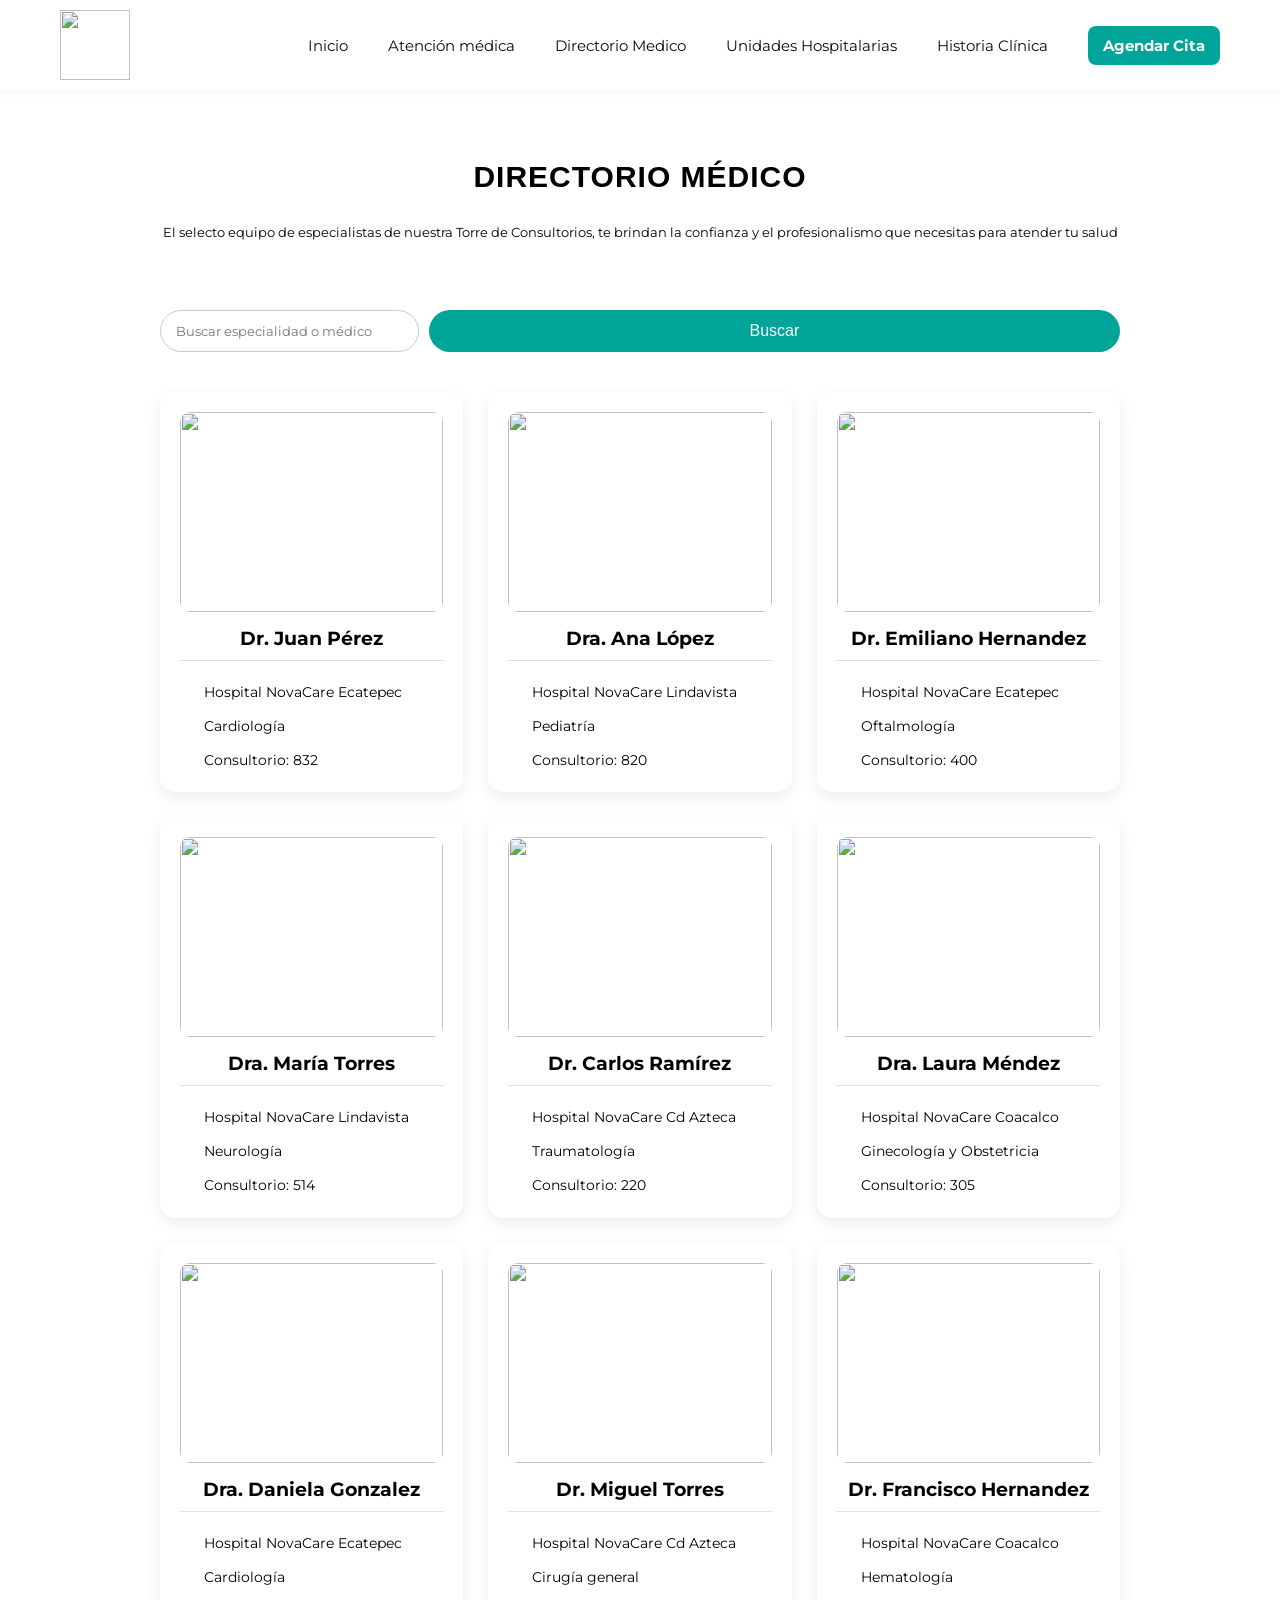
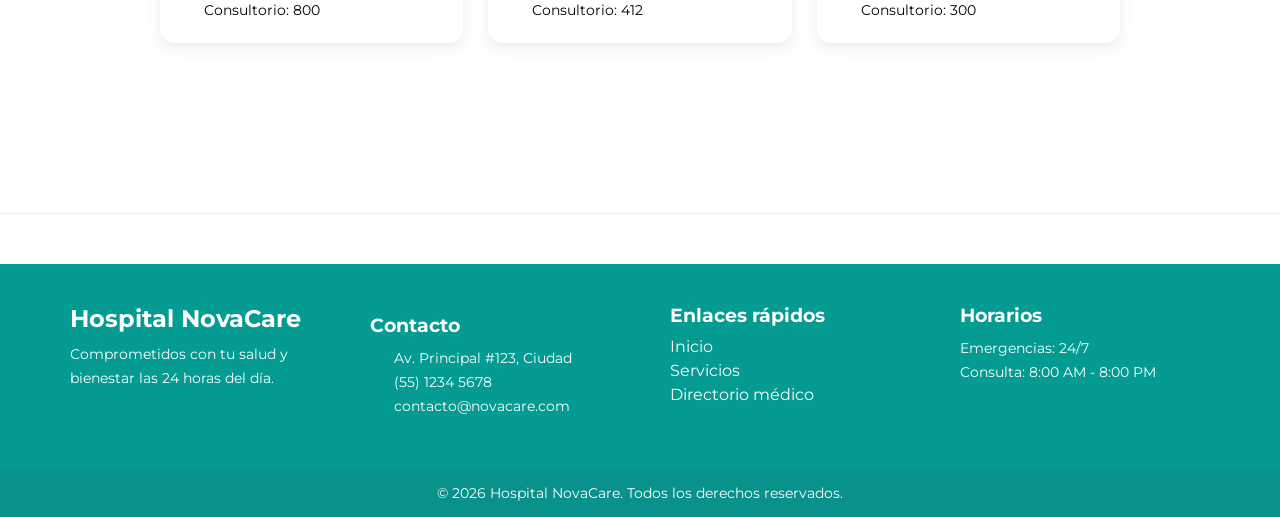
==== directorio.html @ fbf61ad7 "Initial commit" ====
<!DOCTYPE html>
<html>
    <head>
        <meta charset="UTF-8">
        <title>HOSPITAL</title>
        <link rel="stylesheet" type="text/css" href="style.css">
        <link rel="preconnect" href="https://fonts.googleapis.com">
        <link rel="preconnect" href="https://fonts.gstatic.com" crossorigin>
        <link href="https://fonts.googleapis.com/css2?family=Montserrat+Alternates:ital,wght@0,100;0,200;0,300;0,400;0,500;0,600;0,700;0,800;0,900;1,100;1,200;1,300;1,400;1,500;1,600;1,700;1,800;1,900&family=Montserrat:ital,wght@0,100..900;1,100..900&family=Open+Sans:ital,wdth,wght@0,87.5,300..800;1,87.5,300..800&display=swap" rel="stylesheet">
    </head>
    
    <body>

        <aside class="menu">
            <img class="logotipo" src="imagenes/logo.png">
            <ul>
                <li><a href="index.html">Inicio</a></li>
                <li class="dropdown">
                    <a href="#">Atención médica</a>
                    <ul class="submenu">
                        <li><a href="servicios.html">Servicios</a></li>
                        <li><a href="especialidades.html">Especialidades</a></li>
                    </ul>
                </li>
                <li><a href="directorio.html">Directorio Medico</a></li>
                <li><a href="#unidades">Unidades Hospitalarias</a></li>
                <li><a href="formulario.html">Historia Clínica</a></li>
                <li><a href="cita.html" class="btn-cita">Agendar Cita</a></li>
            </ul>
        </aside>

        <article>
        <section id="directorio" class="directorio">
            <h2 class="titulo">DIRECTORIO MÉDICO</h2>
            <p class="texto-presentacion">El selecto equipo de especialistas de nuestra 
                Torre de Consultorios, te brindan la confianza y el 
                profesionalismo  que necesitas para atender tu salud</p>
            <div class="contenedor-directorio">
                
                <div class="buscador">
                    <input type="text" id="busqueda" placeholder="Buscar especialidad o médico">
                    <button onclick="buscar()">Buscar</button>
                </div>
                
                <div class="contenedor-doctores">
                    <div class="tarjeta-doctor" data-especialidad="cardiologia">
                        <img class="imagen-doctor" src="imagenes/juan.jpg">
                        <h3>Dr. Juan Pérez</h3>
                        <div class="info-linea">
                            <div>
                                <img class="icono" src="imagenes/hospital.png">
                                <p>Hospital NovaCare Ecatepec</p>
                            </div>

                            <div>
                                <img class="icono" src="imagenes/corazon.png">
                                <p>Cardiología</p>
                            </div>

                            <div>
                                <img src="imagenes/location.png" class="icono">
                                <p>Consultorio: 832</p>
                            </div>

                        </div>
                    </div>
                        
                    <div class="tarjeta-doctor" data-especialidad="pediatria">
                        <img class="imagen-doctor" src="imagenes/ana.jpg">
                        <h3>Dra. Ana López</h3>
                        <div class="info-linea">
                            <div>
                                <img class="icono" src="imagenes/hospital.png">
                                <p>Hospital NovaCare Lindavista</p>
                            </div>
                            
                            <div>
                                <img class="icono" src="imagenes/bebe.png">
                                <p>Pediatría</p>
                            </div>

                            <div>
                                <img src="imagenes/location.png" class="icono">
                                <p>Consultorio: 820</p>
                            </div>
                        </div>
                    </div>
                        
                    <div class="tarjeta-doctor" data-especialidad="oftalmologia">
                        <img class="imagen-doctor" src="imagenes/luis.jpg">
                        <h3>Dr. Emiliano Hernandez</h3>
                        <div class="info-linea">
                            <div>
                                <img class="icono" src="imagenes/hospital.png">
                                <p>Hospital NovaCare Ecatepec</p>
                            </div>

                            <div>
                                <img class="icono" src="imagenes/oftalmologia.png">
                                <p>Oftalmología</p>
                            </div>

                            <div>
                                <img src="imagenes/location.png" class="icono">
                                <p>Consultorio: 400</p> 
                            </div>
                        </div>
                    </div>

                    <div class="tarjeta-doctor" data-especialidad="neurologia">
                        <img class="imagen-doctor" src="imagenes/maria.jpg">
                        <h3>Dra. María Torres</h3>
                        <div class="info-linea">
                            <div>
                                <img class="icono" src="imagenes/hospital.png">
                                <p>Hospital NovaCare Lindavista</p>
                            </div>

                            <div>
                                <img class="icono" src="imagenes/cerebro.png">
                                <p>Neurología</p>
                            </div>

                            <div>
                                <img src="imagenes/location.png" class="icono">
                                <p>Consultorio: 514</p>
                            </div>
                        </div>
                    </div>
                        
                    <div class="tarjeta-doctor" data-especialidad="traumatologia">
                        <img class="imagen-doctor" src="imagenes/carlos.jpeg">
                        <h3>Dr. Carlos Ramírez</h3>
                        <div class="info-linea">
                            <div>
                                <img class="icono" src="imagenes/hospital.png">
                                <p>Hospital NovaCare Cd Azteca</p>
                            </div>

                            <div>
                                <img class="icono" src="imagenes/hueso.png">
                                <p>Traumatología</p>
                            </div>

                            <div>
                                <img src="imagenes/location.png" class="icono">
                                <p>Consultorio: 220</p>
                            </div>
                        </div>
                    </div>
                        
                    <div class="tarjeta-doctor" data-especialidad="ginecologia">
                        <img class="imagen-doctor" src="imagenes/laura.png">
                        <h3>Dra. Laura Méndez</h3>
                        <div class="info-linea">
                            <div>
                                <img class="icono" src="imagenes/hospital.png">
                                <p>Hospital NovaCare Coacalco</p>
                            </div>

                            <div>
                                <img class="icono" src="imagenes/mujer.png">
                                <p>Ginecología y Obstetricia</p>
                            </div>

                            <div>
                                <img src="imagenes/location.png" class="icono">
                                <p>Consultorio: 305</p>
                            </div>
                        </div>
                    </div>

                    <div class="tarjeta-doctor" data-especialidad="cardiologia">
                        <img class="imagen-doctor" src="imagenes/daniela.jpg">
                        <h3>Dra. Daniela Gonzalez</h3>
                        <div class="info-linea">
                            <div>
                                <img class="icono" src="imagenes/hospital.png">
                                <p>Hospital NovaCare Ecatepec</p>
                            </div>

                            <div>
                                <img class="icono" src="imagenes/corazon.png">
                                <p>Cardiología</p>
                            </div>

                            <div>
                                <img src="imagenes/location.png" class="icono">
                                <p>Consultorio: 800</p>
                            </div>
                        </div>
                    </div>

                    <div class="tarjeta-doctor" data-especialidad="cirugia-general">
                        <img class="imagen-doctor" src="imagenes/miguel.jpg">
                        <h3>Dr. Miguel Torres </h3>
                        <div class="info-linea">
                            <div>
                                <img class="icono" src="imagenes/hospital.png">
                                <p>Hospital NovaCare Cd Azteca</p>
                            </div>

                            <div>
                                <img class="icono" src="imagenes/bisturi.png">
                                <p>Cirugía general</p>
                            </div>

                            <div>
                                <img src="imagenes/location.png" class="icono">
                                <p>Consultorio: 412</p>
                            </div>
                        </div>
                    </div>

                    <div class="tarjeta-doctor" data-especialidad="hematologia">
                        <img class="imagen-doctor" src="imagenes/francisco.png">
                        <h3>Dr. Francisco Hernandez </h3>
                        <div class="info-linea">
                            <div>
                                <img class="icono" src="imagenes/hospital.png">
                                <p>Hospital NovaCare Coacalco</p>
                            </div>

                            <div>
                                <img class="icono" src="imagenes/celulas.png">
                                <p>Hematología</p>
                            </div>

                            <div>
                                <img src="imagenes/location.png" class="icono">
                                <p>Consultorio: 300</p>
                            </div>
                        </div>
                    </div>

                </div>
            </div>
        </section>
        </article>

        <footer class="footer">
            <div class="footer-container">
                <div class="footer-section">
                    <h2>Hospital NovaCare</h2>
                    <p>Comprometidos con tu salud y bienestar las 24 horas del día.</p>
                </div>
                <div class="footer-contactos">
                    <h3>Contacto</h3>

                    <div>
                    <img class="icono" src="imagenes/ubicacion.png">
                    <p>Av. Principal #123, Ciudad</p>
                    </div>

                    <div>
                    <img class="icono" src="imagenes/llamada.png">
                    <p>(55) 1234 5678</p>
                    </div>

                    <div>
                    <img class="icono" src="imagenes/correo.png">
                    <p>contacto@novacare.com</p>
                    </div>
                </div>
                
                <div class="footer-section">
                    <h3>Enlaces rápidos</h3>
                    <a href="#">Inicio</a>
                    <a href="#">Servicios</a>
                    <a href="#">Directorio médico</a>
                </div>
                
                <div class="footer-section">
                    <h3>Horarios</h3>
                    <p>Emergencias: 24/7</p>
                    <p>Consulta: 8:00 AM - 8:00 PM</p>
                </div>
            </div>
            
            <div class="footer-bottom">
                <p>© 2026 Hospital NovaCare. Todos los derechos reservados.</p>
            </div>
        </footer>
        <script>
        function buscar() {
            const input = document.getElementById("busqueda").value.toLowerCase();
            const tarjetas = document.querySelectorAll(".tarjeta-doctor");
            
            tarjetas.forEach(tarjeta => {
                const especialidad = tarjeta.dataset.especialidad;
                if (especialidad.includes(input)) {
                    tarjeta.style.display = "block";
                } else {
                    tarjeta.style.display = "none";
                }
            });
            }
        </script>
    </body>
</html>
---- style.css ----
* {
    margin: 0;
    padding: 0;
    box-sizing: border-box;
}
html {
    scroll-behavior: smooth;
}
section {
    border-bottom: 1px solid #eee;
    padding: 70px 20px 110px 20px;
}
header {
    width: 100%;
    height: auto;
    padding: 0 40px;
    box-sizing: border-box;
}
.menu {
    display: flex;
    align-items: center;
    justify-content: space-between;
    padding: 20px 60px;
    position: fixed;
    top: 0;
    width: 100%;
    height: 90px;
    z-index: 1000;
    background-color: white;
    box-shadow: 0 2px 10px rgba(0,0,0,0.05);
}
ul {
    list-style: none;
    display: flex;
    gap: 40px;
}
li a {
    position: relative;
    text-decoration: none;
    color: #0c0c0c;
    font-size: 15px;
    font-family: 'Montserrat', sans-serif;
}
.menu > ul > li > a:after {
    content: '';
    position: absolute;
    width: 100%;
    transform: scale(0);
    height: 2px;
    bottom: -4px;
    left: 0;
    background-color: white;
    transform-origin: bottom right;
    transition: transform 0.3s ease-out;
}
.menu > ul > li > a:hover:after {
    background-color: #00A499;
    transform: scaleX(1);
    transform-origin: bottom left;
}
.logotipo {
    object-fit: contain;
    width: 70px;     
    height: 70px;
}
.dropdown {
    position: relative;
}
.submenu {
    display: none;
    position: absolute;
    background: white;
    list-style: none;
    padding: 0;
    margin: 0;
    left: 0;
    width: 100%;
}
.submenu li a {
    display: block;
    padding: 10px;
    color: black;
    text-decoration: none;
}
.dropdown:hover .submenu {
    display: block;
}
.submenu li a:hover {
    background: #00A499;
    color: white;
}
.btn-cita {
    background: #00A499; 
    color: white !important;
    padding: 10px 15px;
    border-radius: 8px;
    font-weight: bold;
    text-align: center;
}

.btn-cita:hover {
    background: #007f76;
}
.titulo {
    font-size: 30px;
    margin-top: 0px;
    margin-bottom: 30px;
    font-family: "Monserrat", sans-serif;
    text-align: center;
    letter-spacing: 1px;
}
.subtitulo {
    font-family: "Montserrat", sans-serif;
    font-size: 20px;
    text-align: center;
    margin-bottom: 10px;
}
.texto-presentacion {
    font-family: "Montserrat", sans-serif;
    font-size: 13px;
    text-align: center;
    margin-bottom: 10px;
}
body {
    padding-top: 90px;
}
.inicio {
    display: flex;
    flex-direction: column; 
    align-items: center;
    gap: 60px;
    padding: 100px 60px;
}
.contenido-hospital {
    flex: 1;
    max-width: 500px;
}
.fila-superior {
    display: flex;
    justify-content: space-between;
    align-items: center;
    gap: 50px;
    width: 100%;
    max-width: 1000px;
}
.contenido-hospital p {
    font-family: "Montserrat", sans-serif;
    font-size: 16px;
    line-height: 1.7;
    color: #444;
    margin-top: 10px;
    text-align: justify;
}
.hospital {
    flex: 1;
    max-width: 500px;
    width: 100%;
    border-radius: 15px;
    box-shadow: 0 5px 20px rgba(0,0,0,0.1);
}
.contenedor-tarjetas {
    display: flex;
    justify-content: center;
    gap: 30px;
    align-items: flex-start;
    flex-wrap: wrap;
    flex: 0 0 100%;
    max-width: 1000px;
    margin: 0 auto;
}
.tarjeta-mision {
    width: 100%;
    max-width: 1000px;
    padding: 25px;
    border-radius: 10px;
    box-shadow: 0 5px 20px #00a4993b;
}
.tarjeta-mision p {
    font-family: "Montserrat", sans-serif;
    font-size: 16px;  
    margin: 10px;
    text-align: justify;
    line-height: 1.7;
}
.tarjeta-vision {
    max-width: 1000px;
    width: 100%;
    padding: 25px;
    border-radius: 10px;
    box-shadow: 0 5px 20px #00a4993b;
} 
.tarjeta-vision p { 
    font-family: "Montserrat", sans-serif;
    font-size: 16px;
    margin: 10px;
    line-height: 1.7;
    text-align: justify;
}
.tarjeta-vision h2::after,
.tarjeta-mision h2::after{
    content: "";
    display: block;
    width: 45px;
    height: 3px;
    background: #00a499a4;
    margin: 8px auto;
}
.contenedor-timeline {
    display: flex;
    align-items: center;
    justify-content: center;
}
.timeline {
    width: 80%;
    height: auto;
    max-width: 800px;
    margin: 0 auto;
    display: flex;
    flex-direction: column;
}
.timeline-content {
    padding: 20px;
    background: #ffffff;
    -webkit-box-shadow: 5px 5px 10px #05ad97, -5px -5px 10px #0091a4e1;
    box-shadow: 5px 5px 10px #05ad97, -5px -5px 10px#0091a4e1;
    border-radius: 10px;
    padding: 1.75rem;
    overflow-wrap: break-word !important;
    margin: 1rem;
    margin-bottom: 20px;
}
.timeline-component {
    margin: 0px 20px 20px 20px;
}
.timeline h3 {
    font-family: "Roboto", sans-serif;
    font-size: 16px;
    text-align: justify;
    line-height: 1.7; 
    margin-bottom: 5px;
}
.timeline p {
    font-family: "Monserrat", sans-serif;
    font-size: 14px;
    text-align: justify;
    line-height: 1.7;
}
@media (min-width: 768px){
    .timeline {
        display: grid;
        grid-template-columns: 1fr 3px 1fr;
    }
    .timeline-middle {
        position: relative;
        background-image: linear-gradient(45deg, #03b89a, #0286a7, #0091a4e1);
        width: 3px;
        height: 100%;
    }
    .timeline-circle {
        position: absolute;
        top: 0;
        left: 50%;
        width: 15px;
        height: 15px;
        border-radius: 50%;
        background-image: linear-gradient(#03b89a, #02a79f, #0091a4e1);
        -webkit-transform: translateX(-50%);
        transform: translateX(-50%);
    }
}
.carrusel-certificados {
    position: relative;
    max-width: 1000px;
    margin: 0 auto;
    overflow: hidden;
    background-color: transparent;
    padding-bottom: 10px;
    padding-top: 10px;
}
.track-certificados{
    display: flex;
    gap: 20px;
    transition: transform 0.4s ease;

    align-items: stretch;
}
.tarjeta-certificado{
    flex: 0 0 calc((100% - 40px) / 3); 

    background-color: #fff;
    padding: 20px;
    border-radius: 15px;
    box-shadow: 0 5px 10px rgba(41, 42, 43, 0.397);
    text-align: justify;
}
.icono-certificado {
    display: block;
    margin: 0 auto 10px auto;
    border-radius: 15px;
    width: 100%;
    height: 200px;
    object-fit: contain;
    margin-bottom: 15px;
}
.btn {
    position: absolute;
    top: 50%;
    transform: translateY(-50%);

    background: #0068a488;
    color: #ffffff;

    width: 45px;
    height: 45px;

    display: flex;
    align-items: center;
    justify-content: center;

    cursor: pointer;
    border-radius: 50%;
    font-size: 18px;

    z-index: 10;
}
.btn:hover {
    background: #023a83;
}
.prev { left: 0px; }
.next { right: 0px; }
.contenedor-servicios {
    display: grid;
    grid-template-columns: repeat(3, 1fr);
    gap: 35px;
    max-width: 1000px; 
    margin: 0 auto;
}
.tarjeta-servicios {
    display: flex;
    flex-direction: column;
    justify-content: center;
    padding: 25px;
    margin: 0 auto;

    border-radius: 15px;
    box-shadow: 0 5px 15px rgba(0,0,0,0.08);
}
.tarjeta-servicios p {
    font-family: "Roboto", sans-serif;
    font-size: 16px;
    line-height: 1.7;
    text-align: justify;
}
.icono-servicio {
    display: block;
    border-radius: 15px;
    object-fit: cover;
    width: 100%;
    height: 100%;
    margin-bottom: 15px;
}
.contenedor-especialidades {
    display: grid;
    grid-template-columns: repeat(3, 1fr);
    gap: 20px;
    max-width: 1000px;
    margin: 0 auto;
}
.tarjeta-especialidad {
    display: flex;
    flex-direction: column;
    align-items: center;
    justify-content: flex-start;
    text-align: center;

    padding: 20px;
    height: 100%; 
}
.logo {
    width: 60px;
    height: 60px;
    object-fit: contain;
    margin-bottom: 10px;
}
.tarjeta-especialidad p {
    flex-grow: 1;
    font-family: "Montserrat", sans-serif;
    font-size: 14px;
    line-height: 1.7;
    text-align: justify; 
}
.buscador {
    display: flex;
    justify-content: center;
    gap: 10px;
    margin-bottom: 40px;
    max-width: 1000px;
}
.buscador input {
    width: 350px;
    padding: 12px 15px;
    border-radius: 25px;
    border: 1px solid #ccc;
    outline: none;
    font-family: "Montserrat", sans-serif;
    transition: 0.3s;
}
.buscador input:focus {
    border-color: #00A499;
    box-shadow: 0 0 5px #00a49955;
}
.contenedor-directorio {
    max-width: 1000px;
    margin: 0 auto;
    padding: 60px 20px;
}
.contenedor-doctores {
    display: grid;
    grid-template-columns: repeat(3, 1fr);
    gap: 25px;

    max-width: 1000px;
    margin: 0 auto;
}
.tarjeta-doctor {
    display: flex;
    flex-direction: column;
    border-radius: 15px;
    padding: 20px;
    text-align: center;
    box-shadow: 0 5px 15px rgba(0,0,0,0.08);
    transition: 0.3s;
    width: 100%;
    max-width: 320px;
    margin: 0 auto;
}
.tarjeta-doctor h3 {
    font-family: "Montserrat", sans-serif;
    text-align: center;
    margin-bottom: 10px;
    padding-bottom: 10px;
    border-bottom: 1px solid #e0e0e0;
}
.tarjeta-doctor p {
    text-align: justify;
    font-family: "Montserrat", sans-serif;
    font-size: 14px;
    line-height: 1.7;
    text-align: justify;
}
.imagen-doctor{
    width: 100%;
    height: 200px;
    object-fit: cover;
    border-radius: 10px;
    margin-bottom: 15px;
}
.info-linea {
    display: flex;
    flex-direction: column;  
    align-items: flex-start;
    gap: 10px;
    margin-top: 10px;
}
.info-linea div {
    display: flex;
    align-items: center;
    gap: 8px;
    width: 100%;
}
.info-linea p {
    margin: 0;
    text-align: left;
}
.icono {
    width: 16px;
    height: 16px;
    flex-shrink: 0;
}
.unidades {
    padding: 80px 20px; 
}
.contenedor-unidades { 
    display: grid;
    grid-template-columns: repeat(2, 1fr); 
    gap: 30px;

    max-width: 1000px; 
    margin: 0 auto;
}
.tarjeta-ecatepec, 
.tarjeta-coacalco, 
.tarjeta-azteca,
.tarjeta-lindavista {
    background-color: #fff;
    padding: 30px;
    border-radius: 15px;
    width: 400px;
    box-shadow: 0 5px 15px rgba(0,0,0,0.1);
    margin: 0 auto;

}
.tarjeta-ecatepec p, 
.tarjeta-coacalco p, 
.tarjeta-azteca p,
.tarjeta-lindavista p {
    font-family: "Montserrat", sans-serif;
    font-size: 14px;
    line-height: 1.7;
    text-align: justify;
}
.tarjeta-ecatepec h2, 
.tarjeta-coacalco h2, 
.tarjeta-azteca h2,
.tarjeta-lindavista h2 {
    font-family: "Montserrat", sans-serif;
    font-size: 16px;
    margin-bottom: 10px;

    border-bottom: 1px solid #e0e0e0;
    padding-bottom: 8px;
}
.info-unidad {
    display: flex;
    flex-direction: column;
    gap: 10px;
}
.info-unidad div {
    display: flex;
    align-items: center;
    gap: 8px;
}
.imagen-unidad {
    width: 100%;
    height: 150px;          
    object-fit: cover;     
    border-radius: 10px;
    margin-bottom: 15px;
}
.registro {
    display: flex;
    justify-content: center;
}
.contenedor-registro {
    width: 100%; 
    margin: 0 auto; 
    max-width: 1000px;
    background: #fff;
    padding: 40px;
    border-radius: 15px;
    box-shadow: 0 4px 20px rgba(0,0,0,0.08);
}
.contenedor-registro p {
    font-family: "Montserrat", sans-serif;
    font-size: 14px;
    line-height: 1.7;
    text-align: center;
    margin-bottom: 10px;
}
.formulario h2 {
    font-family: "Montserrat", sans-serif;
    font-size: 16px;
    line-height: 1.7;
    text-align: justify;
    margin-bottom: 0px;
}
.formulario h3 {
    font-family: "Montserrat", sans-serif;
    font-size: 14px;
    line-height: 1.7;
    text-align: justify;
}
.fila {
    display: flex;
    gap: 20px;
    margin-bottom: 15px;
}
.campo {
    flex: 1;
    display: flex;
    flex-direction: column;
}
.campo label {
    margin-bottom: 5px;
    font-size: 14px;
    color: #333;
    font-family: "Montserrat", sans-serif;
}
.campo input,
.campo select {
    padding: 10px;
    border-radius: 8px;
    border: 1px solid #ccc;
    font-size: 14px;
    font-family: "Montserrat", sans-serif;
    transition: 0.3s;
}
.campo input:focus,
.campo select:focus {
    border-color: #2A7FFF;
    outline: none;
    box-shadow: 0 0 6px rgba(42,127,255,0.3);
}
.campo input[type="checkbox"],
.campo input[type="radio"] {
    width: auto;
    margin-right: 5px;
}

.campo label input {
    margin-right: 5px;
}
button {
    width: 100%;
    background: #00A499;
    color: white;
    border: none;
    padding: 12px;
    border-radius: 25px;
    font-size: 16px;
    cursor: pointer;
    transition: 0.3s;
}

button:hover {
    background: #01868f;
}
.footer {
  background: #049c92;
  color: white;
  margin-top: 50px;
  font-family: "Montserrat", sans-serif;
}

.footer-container {
  display: flex;
  flex-wrap: wrap;
  justify-content: center; 
  gap: 40px; 
  padding: 40px 20px;
  max-width: 1200px; 
  margin: 0 auto; 
  align-items: flex-start;
}

.footer-section,
.footer-contactos {
  flex: 1 1 220px;
  max-width: 250px; 
}
.footer-contactos {
    margin: 10px;
}

.footer-section h2,
.footer-section h3,
.footer-contactos h2,
.footer-contactos h3 {
  margin-bottom: 10px;
  font-family: "Montserrat",sans-serif;
}

.footer-section a,
.footer-contactos a {
  display: block;
  color: white;
  text-decoration: none;
  margin: 5px 0;
  transition: 0.3s;
  font-family: "Montserrat", sans-serif;
}

.footer-section a:hover,
.footer-contactos a:hover {
  text-decoration: underline;
}

.footer-section p,
.footer-contactos p {
    font-family: "Montserrat", sans-serif;
    font-size: 14px;
    line-height: 1.7;
}

.footer-bottom {
  text-align: center;
  padding: 15px;
  background: #08928b;
  font-size: 14px;
}
.footer-contactos {
    display: flex;
    flex-direction: column;
    flex: 1 1 200px;
    margin: 10px;
}
.footer-contactos div {
    display: flex;
    gap: 8px;
    width: 100%;
}
.cita {
    display: flex;
    justify-content: center;
}
.contenedor-cita {
    width: 100%;
    max-width: 1000px; 
    margin: 0 auto; 
    margin-bottom: 5%;
    margin-top: 5%;
    
    background: transparent;
    padding: 40px;
    border-radius: 15px;
    box-shadow: 0 4px 20px rgba(0,0,0,0.08);
}
.pregunta {
    width: 100%;
    display: flex;
    justify-content: center;
}
.pregunta h2 {
    font-family: "Montserrat", sans-serif;
    font-size: 16px;
    line-height: 1.7;
    margin-bottom: 10px;
}
.respuesta {
    width: 100%;
    display: flex;
    justify-content: center;
}
.respuesta label {
    margin-right: 20px;
}
.contenedor-cita p {
    font-family: "Montserrat", sans-serif;
    font-size: 14px;
    line-height: 1.7;
    text-align: center;
    margin-bottom: 10px;
}
.contenedor-cita label {
    font-family: "Montserrat", sans-serif;
    font-size: 14px;
    line-height: 1.7;
    text-align: justify;
    margin-bottom: 10px;
}
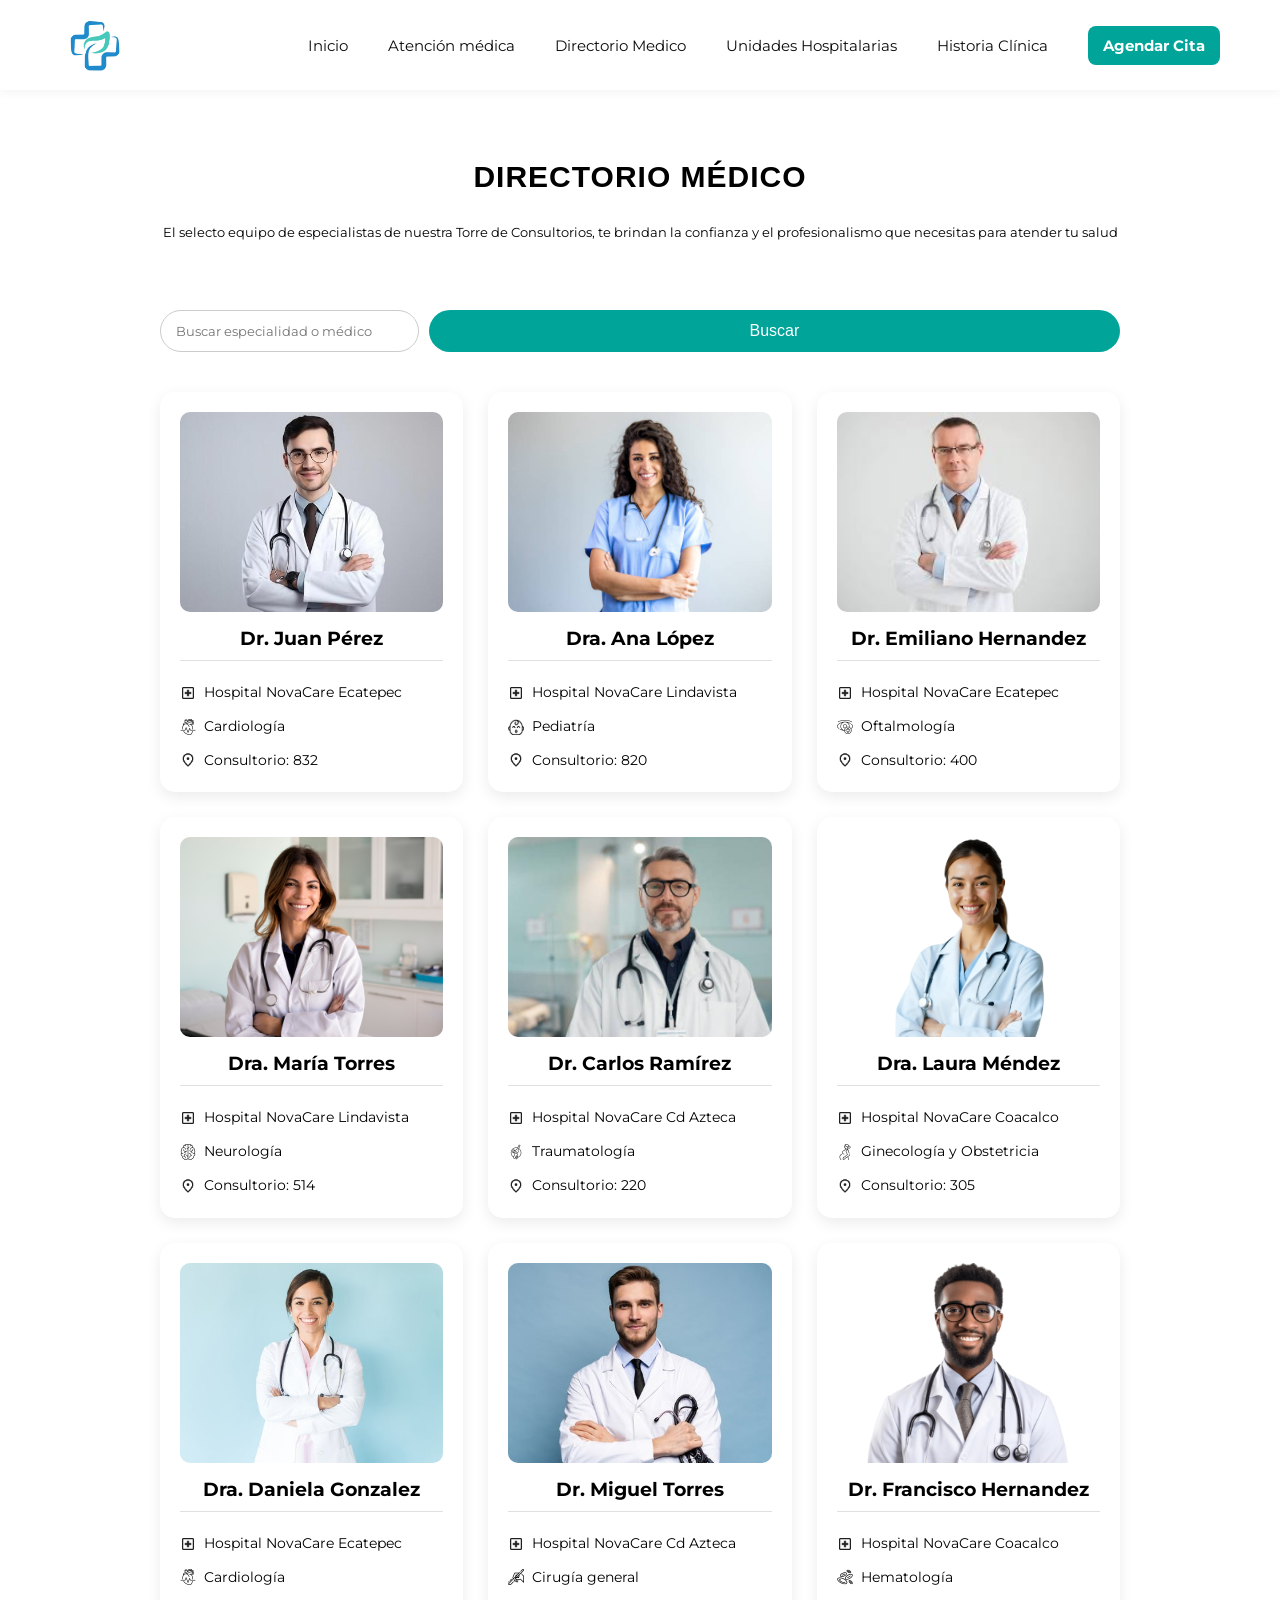
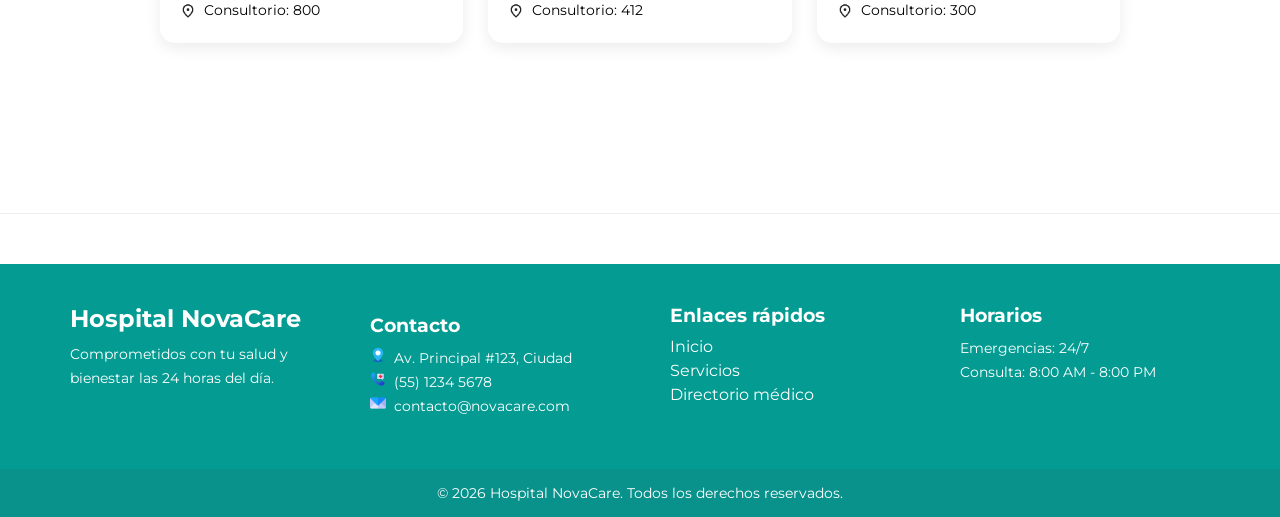
==== commit 9e475f1d: "Initial commit" ====
--- a/directorio.html
+++ b/directorio.html
@@ -23,7 +23,7 @@
                     </ul>
                 </li>
                 <li><a href="directorio.html">Directorio Medico</a></li>
-                <li><a href="#unidades">Unidades Hospitalarias</a></li>
+                <li><a href="index.html#unidades">Unidades Hospitalarias</a></li>
                 <li><a href="formulario.html">Historia Clínica</a></li>
                 <li><a href="cita.html" class="btn-cita">Agendar Cita</a></li>
             </ul>
